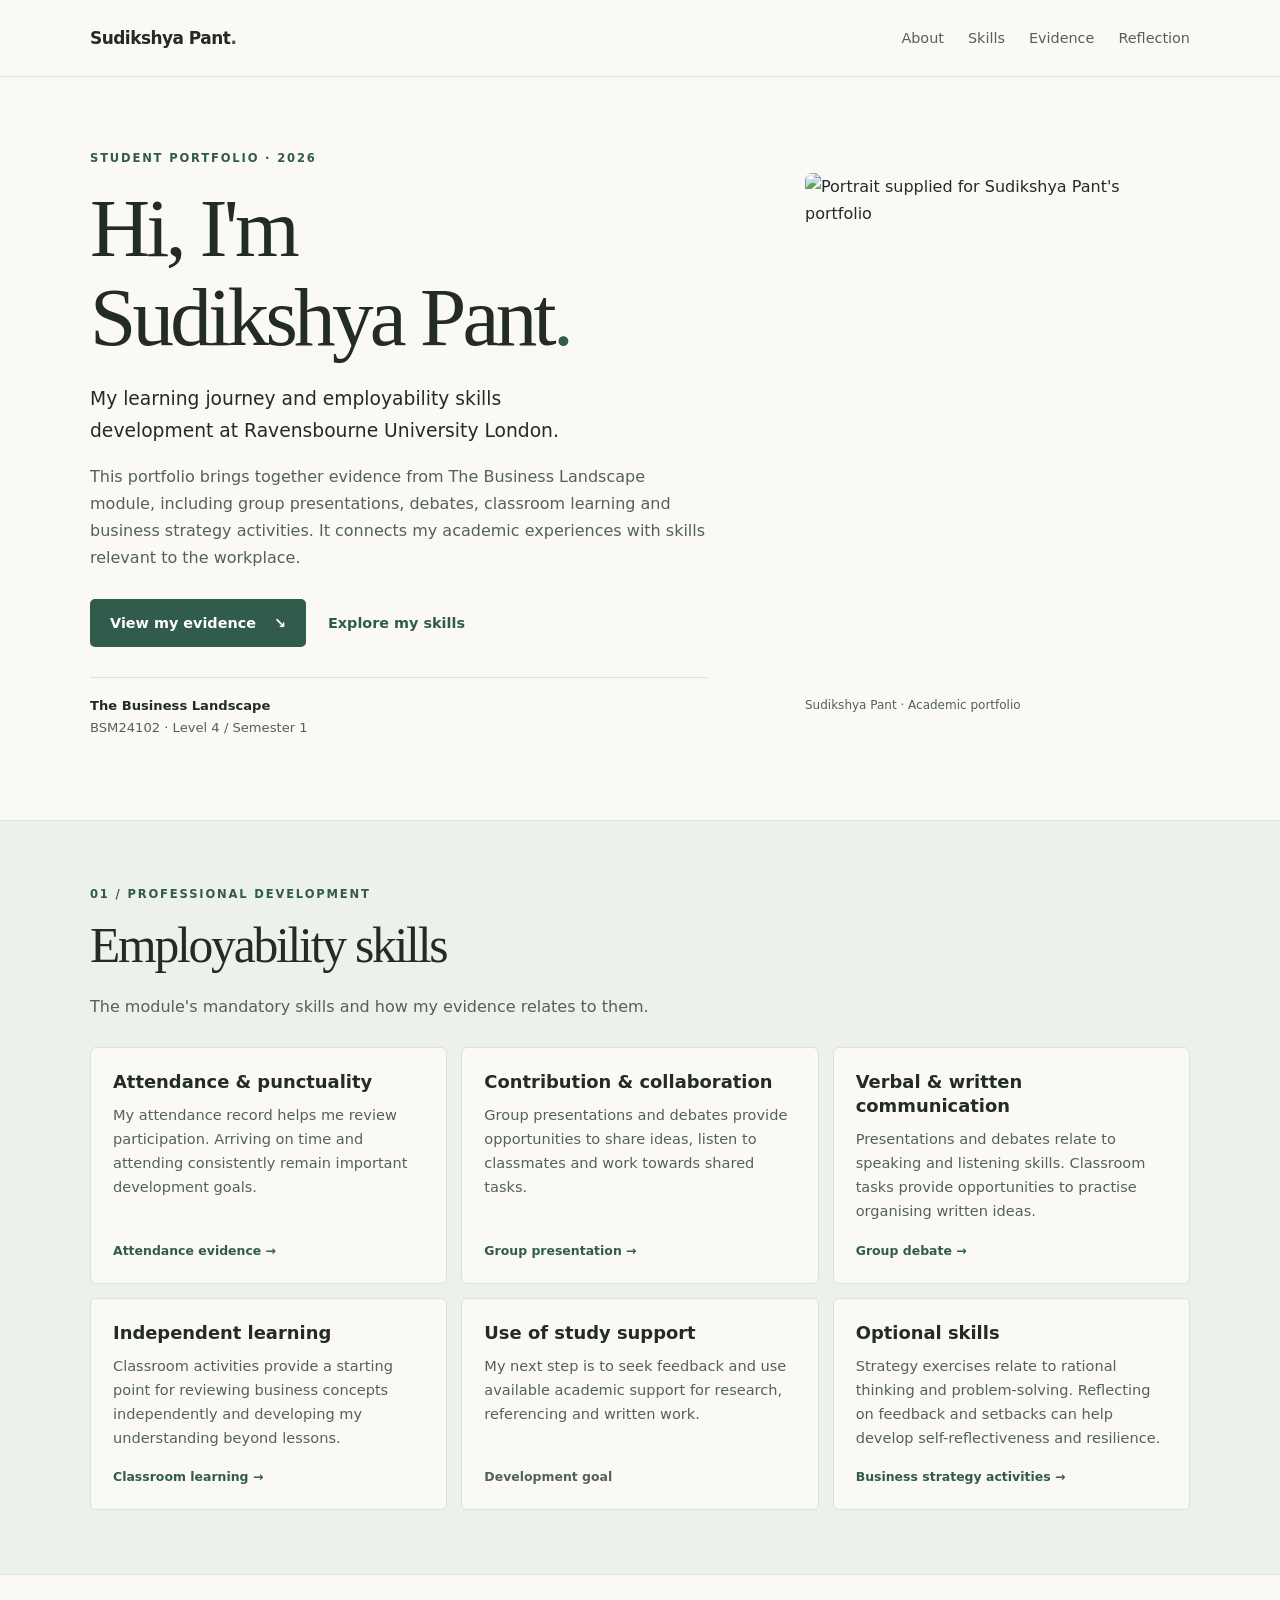
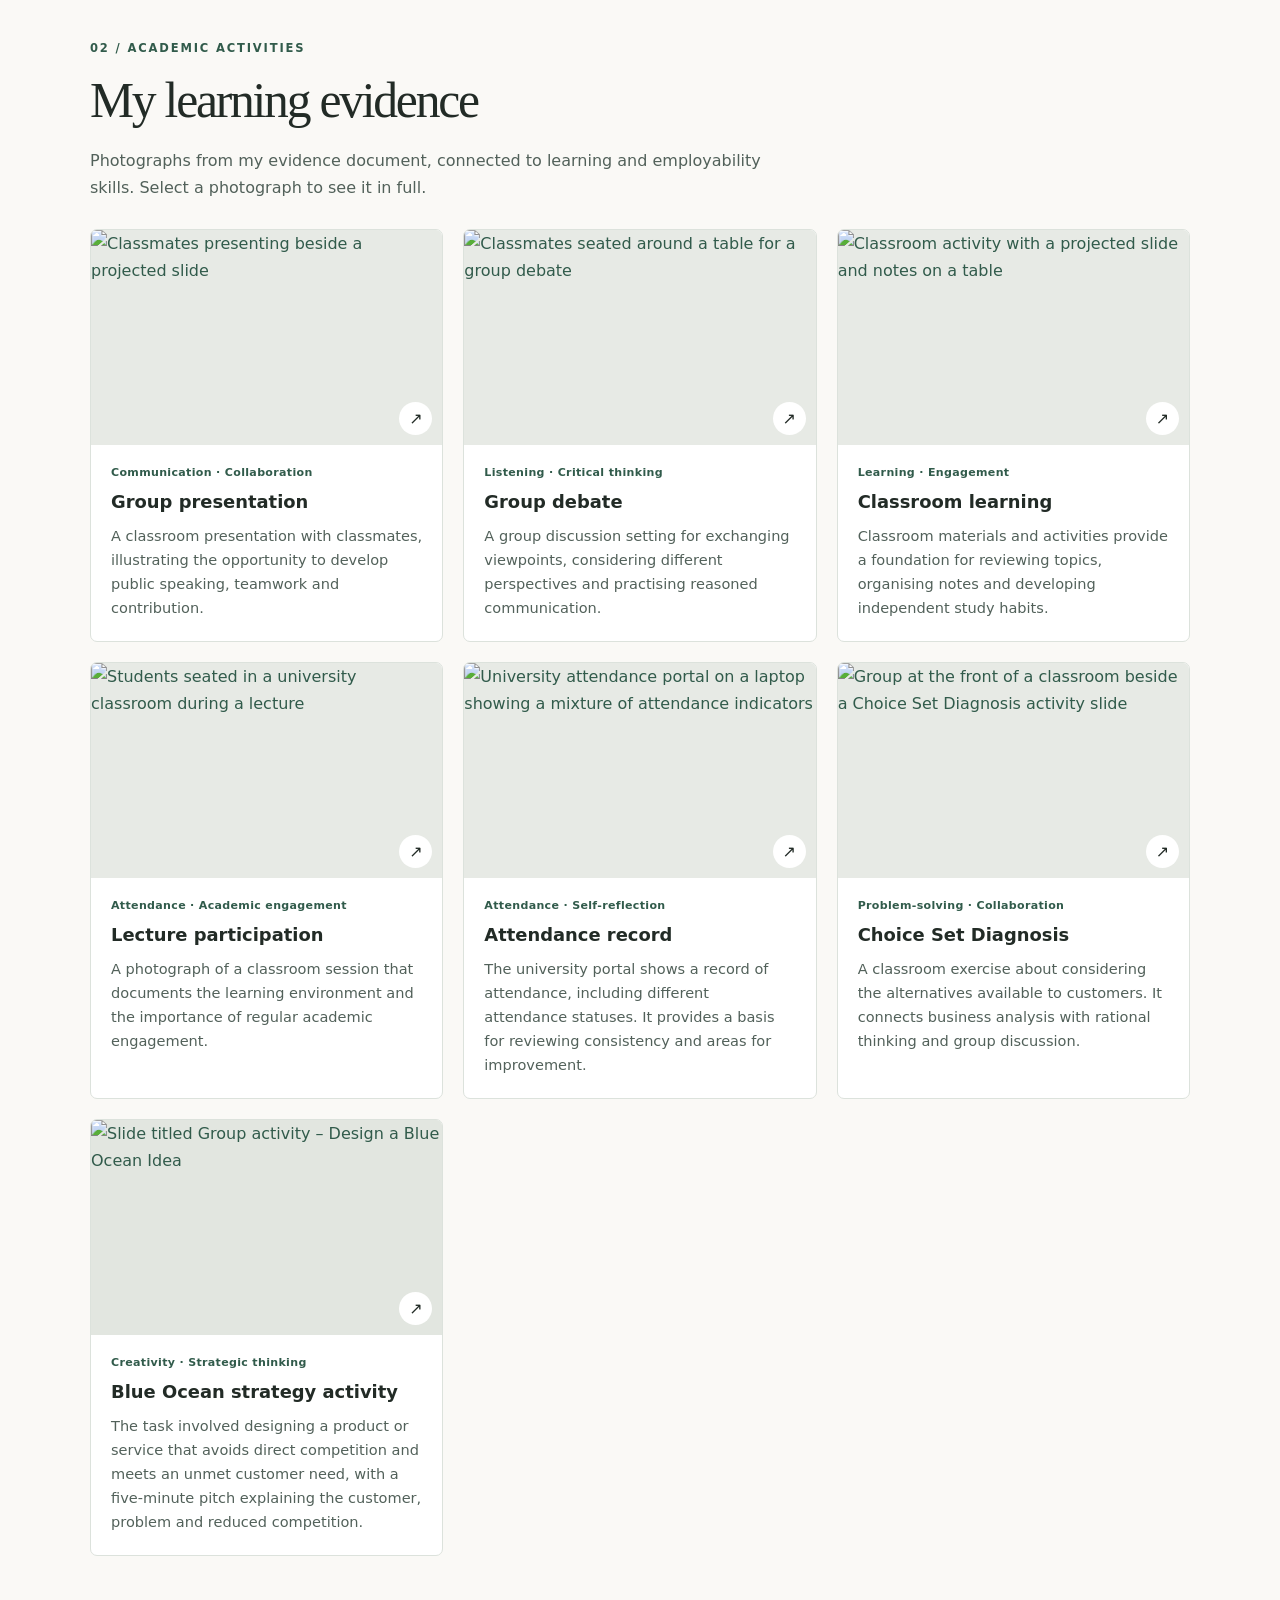
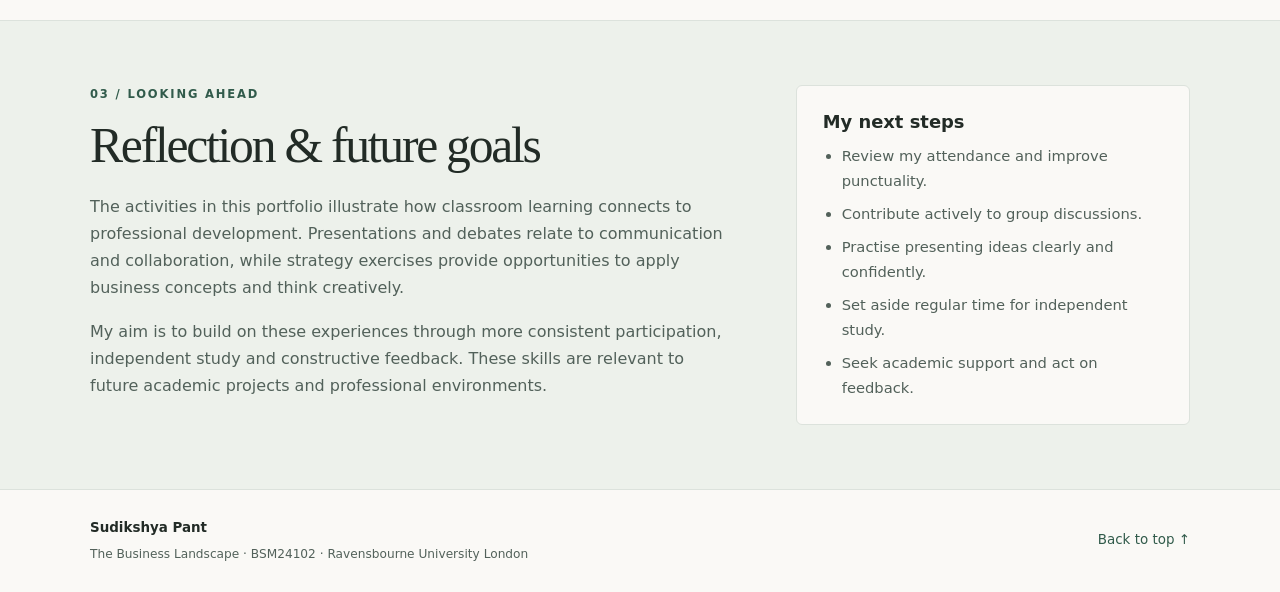
==== index.html @ 786c1479 "Add files via upload" ====
<!DOCTYPE html>
<html lang="en">
<head>
  <meta charset="UTF-8">
  <meta name="viewport" content="width=device-width, initial-scale=1">
  <meta name="description" content="Sudikshya Pant's employability skills portfolio for The Business Landscape module.">
  <title>Sudikshya Pant | Student Portfolio</title>
  <link rel="stylesheet" href="style.css">
  <script src="script.js" defer></script>
</head>
<body>
  <a class="skip" href="#main">Skip to content</a>
  <header class="site-header" id="top">
    <nav class="container nav" aria-label="Main navigation">
      <a class="brand" href="#top">Sudikshya Pant<span>.</span></a>
      <div class="nav-links">
        <a href="#about">About</a><a href="#skills">Skills</a><a href="#evidence">Evidence</a><a href="#reflection">Reflection</a>
      </div>
    </nav>
  </header>
  <main id="main">
    <section id="about" class="container hero" aria-labelledby="hero-title">
      <div class="hero-copy">
        <p class="eyebrow">Student portfolio · 2026</p>
        <h1 id="hero-title">Hi, I'm<br>Sudikshya Pant<span>.</span></h1>
        <p class="intro">My learning journey and employability skills development at Ravensbourne University London.</p>
        <p>This portfolio brings together evidence from The Business Landscape module, including group presentations, debates, classroom learning and business strategy activities. It connects my academic experiences with skills relevant to the workplace.</p>
        <div class="hero-actions"><a class="button" href="#evidence">View my evidence <span aria-hidden="true">↘</span></a><a class="text-link" href="#skills">Explore my skills</a></div>
        <div class="module"><span>The Business Landscape</span><span>BSM24102 · Level 4 / Semester 1</span></div>
      </div>
      <figure class="portrait"><img src="assets/portrait.jpg" alt="Portrait supplied for Sudikshya Pant's portfolio" width="1200" height="1600"><figcaption>Sudikshya Pant · Academic portfolio</figcaption></figure>
    </section>
    <section id="skills" class="section tinted" aria-labelledby="skills-title">
      <div class="container">
        <p class="eyebrow">01 / Professional development</p>
        <h2 id="skills-title">Employability skills</h2>
        <p class="section-intro">The module's mandatory skills and how my evidence relates to them.</p>
        <div class="skills-grid">
          <article class="skill"><h3>Attendance &amp; punctuality</h3><p>My attendance record helps me review participation. Arriving on time and attending consistently remain important development goals.</p><a href="#attendance">Attendance evidence →</a></article>
          <article class="skill"><h3>Contribution &amp; collaboration</h3><p>Group presentations and debates provide opportunities to share ideas, listen to classmates and work towards shared tasks.</p><a href="#presentation">Group presentation →</a></article>
          <article class="skill"><h3>Verbal &amp; written communication</h3><p>Presentations and debates relate to speaking and listening skills. Classroom tasks provide opportunities to practise organising written ideas.</p><a href="#debate">Group debate →</a></article>
          <article class="skill"><h3>Independent learning</h3><p>Classroom activities provide a starting point for reviewing business concepts independently and developing my understanding beyond lessons.</p><a href="#classroom">Classroom learning →</a></article>
          <article class="skill"><h3>Use of study support</h3><p>My next step is to seek feedback and use available academic support for research, referencing and written work.</p><span class="small-label">Development goal</span></article>
          <article class="skill"><h3>Optional skills</h3><p>Strategy exercises relate to rational thinking and problem-solving. Reflecting on feedback and setbacks can help develop self-reflectiveness and resilience.</p><a href="#strategy">Business strategy activities →</a></article>
        </div>
      </div>
    </section>
    <section id="evidence" class="section container" aria-labelledby="evidence-title">
      <p class="eyebrow">02 / Academic activities</p>
      <h2 id="evidence-title">My learning evidence</h2>
      <p class="section-intro">Photographs from my evidence document, connected to learning and employability skills. Select a photograph to see it in full.</p>
      <div class="evidence-grid">
        <article class="evidence-card" id="presentation">
          <a class="photo" href="assets/group-presentation.jpg"><img src="assets/group-presentation.jpg" alt="Classmates presenting beside a projected slide" loading="lazy"><span class="view" aria-hidden="true">↗</span></a>
          <div class="card-copy"><p class="tag">Communication · Collaboration</p><h3>Group presentation</h3><p>A classroom presentation with classmates, illustrating the opportunity to develop public speaking, teamwork and contribution.</p></div>
        </article>
        <article class="evidence-card" id="debate">
          <a class="photo" href="assets/group-debate.jpg"><img src="assets/group-debate.jpg" alt="Classmates seated around a table for a group debate" loading="lazy"><span class="view" aria-hidden="true">↗</span></a>
          <div class="card-copy"><p class="tag">Listening · Critical thinking</p><h3>Group debate</h3><p>A group discussion setting for exchanging viewpoints, considering different perspectives and practising reasoned communication.</p></div>
        </article>
        <article class="evidence-card" id="classroom">
          <a class="photo" href="assets/classroom-learning.jpg"><img src="assets/classroom-learning.jpg" alt="Classroom activity with a projected slide and notes on a table" loading="lazy"><span class="view" aria-hidden="true">↗</span></a>
          <div class="card-copy"><p class="tag">Learning · Engagement</p><h3>Classroom learning</h3><p>Classroom materials and activities provide a foundation for reviewing topics, organising notes and developing independent study habits.</p></div>
        </article>
        <article class="evidence-card">
          <a class="photo" href="assets/lecture.jpg"><img src="assets/lecture.jpg" alt="Students seated in a university classroom during a lecture" loading="lazy"><span class="view" aria-hidden="true">↗</span></a>
          <div class="card-copy"><p class="tag">Attendance · Academic engagement</p><h3>Lecture participation</h3><p>A photograph of a classroom session that documents the learning environment and the importance of regular academic engagement.</p></div>
        </article>
        <article class="evidence-card" id="attendance">
          <a class="photo attendance-photo" href="assets/attendance-record.jpg"><img src="assets/attendance-record.jpg" alt="University attendance portal on a laptop showing a mixture of attendance indicators" loading="lazy"><span class="view" aria-hidden="true">↗</span></a>
          <div class="card-copy"><p class="tag">Attendance · Self-reflection</p><h3>Attendance record</h3><p>The university portal shows a record of attendance, including different attendance statuses. It provides a basis for reviewing consistency and areas for improvement.</p></div>
        </article>
        <article class="evidence-card" id="strategy">
          <a class="photo" href="assets/choice-set-activity.jpg"><img src="assets/choice-set-activity.jpg" alt="Group at the front of a classroom beside a Choice Set Diagnosis activity slide" loading="lazy"><span class="view" aria-hidden="true">↗</span></a>
          <div class="card-copy"><p class="tag">Problem-solving · Collaboration</p><h3>Choice Set Diagnosis</h3><p>A classroom exercise about considering the alternatives available to customers. It connects business analysis with rational thinking and group discussion.</p></div>
        </article>
        <article class="evidence-card">
          <a class="photo blue-photo" href="assets/blue-ocean-activity.jpg"><img src="assets/blue-ocean-activity.jpg" alt="Slide titled Group activity – Design a Blue Ocean Idea" loading="lazy"><span class="view" aria-hidden="true">↗</span></a>
          <div class="card-copy"><p class="tag">Creativity · Strategic thinking</p><h3>Blue Ocean strategy activity</h3><p>The task involved designing a product or service that avoids direct competition and meets an unmet customer need, with a five-minute pitch explaining the customer, problem and reduced competition.</p></div>
        </article>
      </div>
    </section>
    <section id="reflection" class="section tinted" aria-labelledby="reflection-title">
      <div class="container reflection-grid">
        <div><p class="eyebrow">03 / Looking ahead</p><h2 id="reflection-title">Reflection &amp; future goals</h2><p>The activities in this portfolio illustrate how classroom learning connects to professional development. Presentations and debates relate to communication and collaboration, while strategy exercises provide opportunities to apply business concepts and think creatively.</p><p>My aim is to build on these experiences through more consistent participation, independent study and constructive feedback. These skills are relevant to future academic projects and professional environments.</p></div>
        <aside class="goals"><h3>My next steps</h3><ul><li>Review my attendance and improve punctuality.</li><li>Contribute actively to group discussions.</li><li>Practise presenting ideas clearly and confidently.</li><li>Set aside regular time for independent study.</li><li>Seek academic support and act on feedback.</li></ul></aside>
      </div>
    </section>
  </main>
  <footer class="container footer"><div><strong>Sudikshya Pant</strong><p>The Business Landscape · BSM24102 · Ravensbourne University London</p></div><a href="#top">Back to top ↑</a></footer>
  <dialog id="lightbox" aria-labelledby="lightbox-caption"><div class="dialog-inner"><button id="close-lightbox" type="button" aria-label="Close photograph">×</button><img id="lightbox-image" alt=""><p id="lightbox-caption"></p></div></dialog>
</body>
</html>
---- style.css ----
:root{--paper:#faf9f6;--white:#fff;--ink:#222b26;--muted:#52615a;--accent:#315b4b;--line:#dce2dc;--tint:#edf1eb;--serif:Georgia,'Times New Roman',serif;--sans:system-ui,-apple-system,BlinkMacSystemFont,'Segoe UI',sans-serif}
*{box-sizing:border-box}html{scroll-behavior:smooth;scroll-padding-top:20px}body{margin:0;background:var(--paper);color:var(--ink);font:16px/1.7 var(--sans)}img{display:block;max-width:100%}a{color:var(--accent);text-decoration:none}a:hover{text-decoration:underline}a:focus-visible,button:focus-visible{outline:3px solid #648d77;outline-offset:4px}.container{width:min(1100px,calc(100% - 64px));margin-inline:auto}.skip{position:absolute;left:12px;top:-100px;background:white;padding:10px;z-index:3}.skip:focus{top:12px}.site-header{border-bottom:1px solid var(--line)}.nav{min-height:76px;display:flex;align-items:center;justify-content:space-between;gap:20px}.brand{font-size:1.06rem;font-weight:700;letter-spacing:-.03em;color:var(--ink)}.brand span,h1 span{color:var(--accent)}.nav-links{display:flex;flex-wrap:wrap;gap:24px}.nav-links a{font-size:.9rem;color:var(--muted)}.hero{display:grid;grid-template-columns:1.2fr .8fr;gap:70px;align-items:center;padding-block:72px 80px}.eyebrow{font-size:.72rem;font-weight:700;text-transform:uppercase;letter-spacing:.16em;color:var(--accent);margin:0 0 15px}h1,h2{font-family:var(--serif);font-weight:400;letter-spacing:-.045em;line-height:1.08;margin:0 0 20px}h1{font-size:clamp(3rem,6.5vw,5.2rem)}h2{font-size:clamp(2.1rem,4vw,3.1rem)}h3{font-size:1.12rem;line-height:1.35;margin:0 0 9px}p{margin:0 0 16px}.intro{font-size:1.17rem;font-weight:500;color:var(--ink);max-width:520px}.hero-copy>p:not(.eyebrow):not(.intro),.section-intro,.reflection-grid p:not(.eyebrow){color:var(--muted)}.hero-actions{display:flex;gap:22px;align-items:center;flex-wrap:wrap;margin:27px 0 30px}.button{display:inline-flex;align-items:center;gap:18px;padding:12px 20px;background:var(--accent);color:white;border-radius:5px;font-weight:600;font-size:.9rem}.button:hover{background:#224737;text-decoration:none}.text-link{font-size:.9rem;font-weight:600}.module{border-top:1px solid var(--line);padding-top:17px;display:flex;flex-direction:column;font-size:.82rem;color:var(--muted)}.module span:first-child{font-weight:600;color:var(--ink)}.portrait{margin:0;max-width:385px;justify-self:end;width:100%}.portrait img{width:100%;height:auto;aspect-ratio:3/4;object-fit:cover;border-radius:7px}.portrait figcaption{font-size:.75rem;color:var(--muted);margin-top:9px}.section{padding-block:64px}.tinted{background:var(--tint);border-block:1px solid var(--line)}.section-intro{max-width:680px;margin-bottom:27px}.skills-grid{display:grid;grid-template-columns:repeat(3,minmax(0,1fr));gap:14px}.skill{background:var(--paper);border:1px solid var(--line);border-radius:6px;padding:22px;display:flex;flex-direction:column}.skill p,.card-copy p:not(.tag){font-size:.91rem;color:var(--muted);line-height:1.65}.skill a,.small-label{font-size:.78rem;font-weight:600;margin-top:auto}.small-label{color:var(--muted)}.evidence-grid{display:grid;grid-template-columns:repeat(3,minmax(0,1fr));gap:20px}.evidence-card{border:1px solid var(--line);border-radius:7px;overflow:hidden;background:var(--white)}.photo{display:block;position:relative;background:#e7eae5;overflow:hidden}.photo img{width:100%;height:215px;object-fit:cover;object-position:center;transition:transform .2s ease}.photo:hover img{transform:scale(1.025)}.photo:focus-visible{outline-offset:-4px}.photo[href*="group-presentation"] img{object-position:center 68%}.photo[href*="lecture"] img{object-position:center 60%}.attendance-photo img{object-position:center 32%}.blue-photo img{object-fit:contain;background:#e2e6e0}.view{position:absolute;right:10px;bottom:10px;border-radius:50%;width:33px;height:33px;display:grid;place-items:center;background:var(--white);color:var(--ink);font-size:1rem}.card-copy{padding:19px 20px 21px}.card-copy p:last-child{margin-bottom:0}.tag{font-size:.69rem;color:var(--accent);font-weight:650;letter-spacing:.03em;margin-bottom:8px}.reflection-grid{display:grid;grid-template-columns:1.3fr .8fr;gap:65px;align-items:start}.goals{padding:24px 26px;background:var(--paper);border:1px solid var(--line);border-radius:6px}.goals ul{margin:8px 0 0;padding-left:19px;color:var(--muted);font-size:.92rem}.goals li+li{margin-top:8px}.footer{display:flex;align-items:center;justify-content:space-between;gap:20px;padding-block:27px;font-size:.84rem}.footer p{margin:4px 0 0;color:var(--muted);font-size:.76rem}.footer>a{white-space:nowrap}dialog{width:min(860px,94vw);max-height:94vh;padding:0;border:0;border-radius:8px;background:#fff;color:var(--ink)}dialog::backdrop{background:rgba(17,24,20,.83)}.dialog-inner{position:relative;padding:18px;display:flex;flex-direction:column;align-items:center}.dialog-inner img{max-height:75vh;max-width:100%;object-fit:contain}.dialog-inner p{margin:9px 38px 0;text-align:center;font-size:.85rem}#close-lightbox{position:absolute;top:8px;right:8px;display:grid;place-items:center;background:white;color:var(--ink);border:1px solid var(--line);width:40px;height:40px;font:28px/1 var(--sans);border-radius:50%;cursor:pointer}
@media(max-width:850px){.hero{gap:35px;padding-block:48px 54px}.skills-grid,.evidence-grid{grid-template-columns:repeat(2,minmax(0,1fr))}.reflection-grid{gap:28px}.container{width:calc(100% - 44px)}}
@media(max-width:580px){.container{width:calc(100% - 36px)}.nav{align-items:flex-start;flex-direction:column;gap:8px;padding-block:15px}.nav-links{gap:18px}.nav-links a{font-size:.82rem}.hero{grid-template-columns:1fr;gap:28px;padding-block:40px}.portrait{justify-self:start;max-width:290px}.section{padding-block:43px}.skills-grid,.evidence-grid,.reflection-grid{grid-template-columns:1fr}.photo img{height:240px}.footer{align-items:flex-start;flex-direction:column;gap:12px}.hero-actions{gap:15px}.dialog-inner{padding:12px}}
@media(prefers-reduced-motion:reduce){html{scroll-behavior:auto}*,*::before,*::after{transition:none!important}}
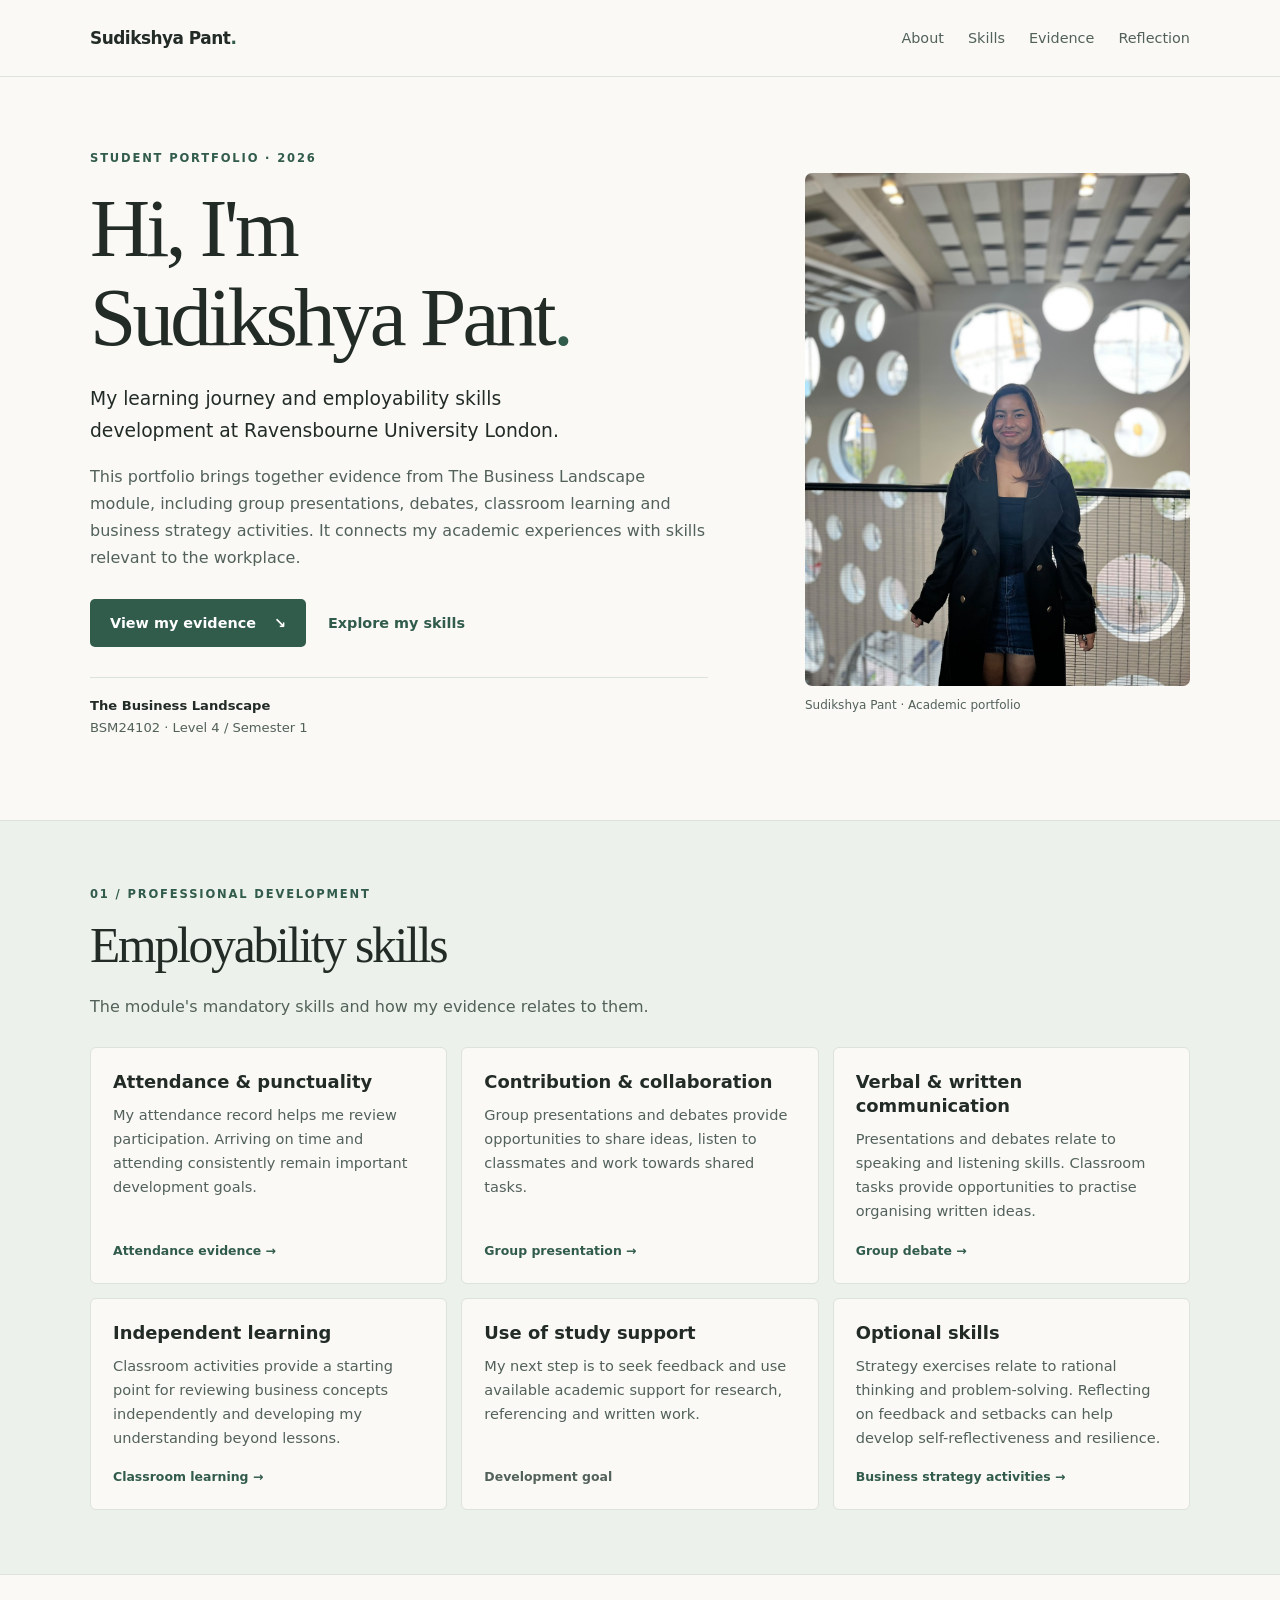
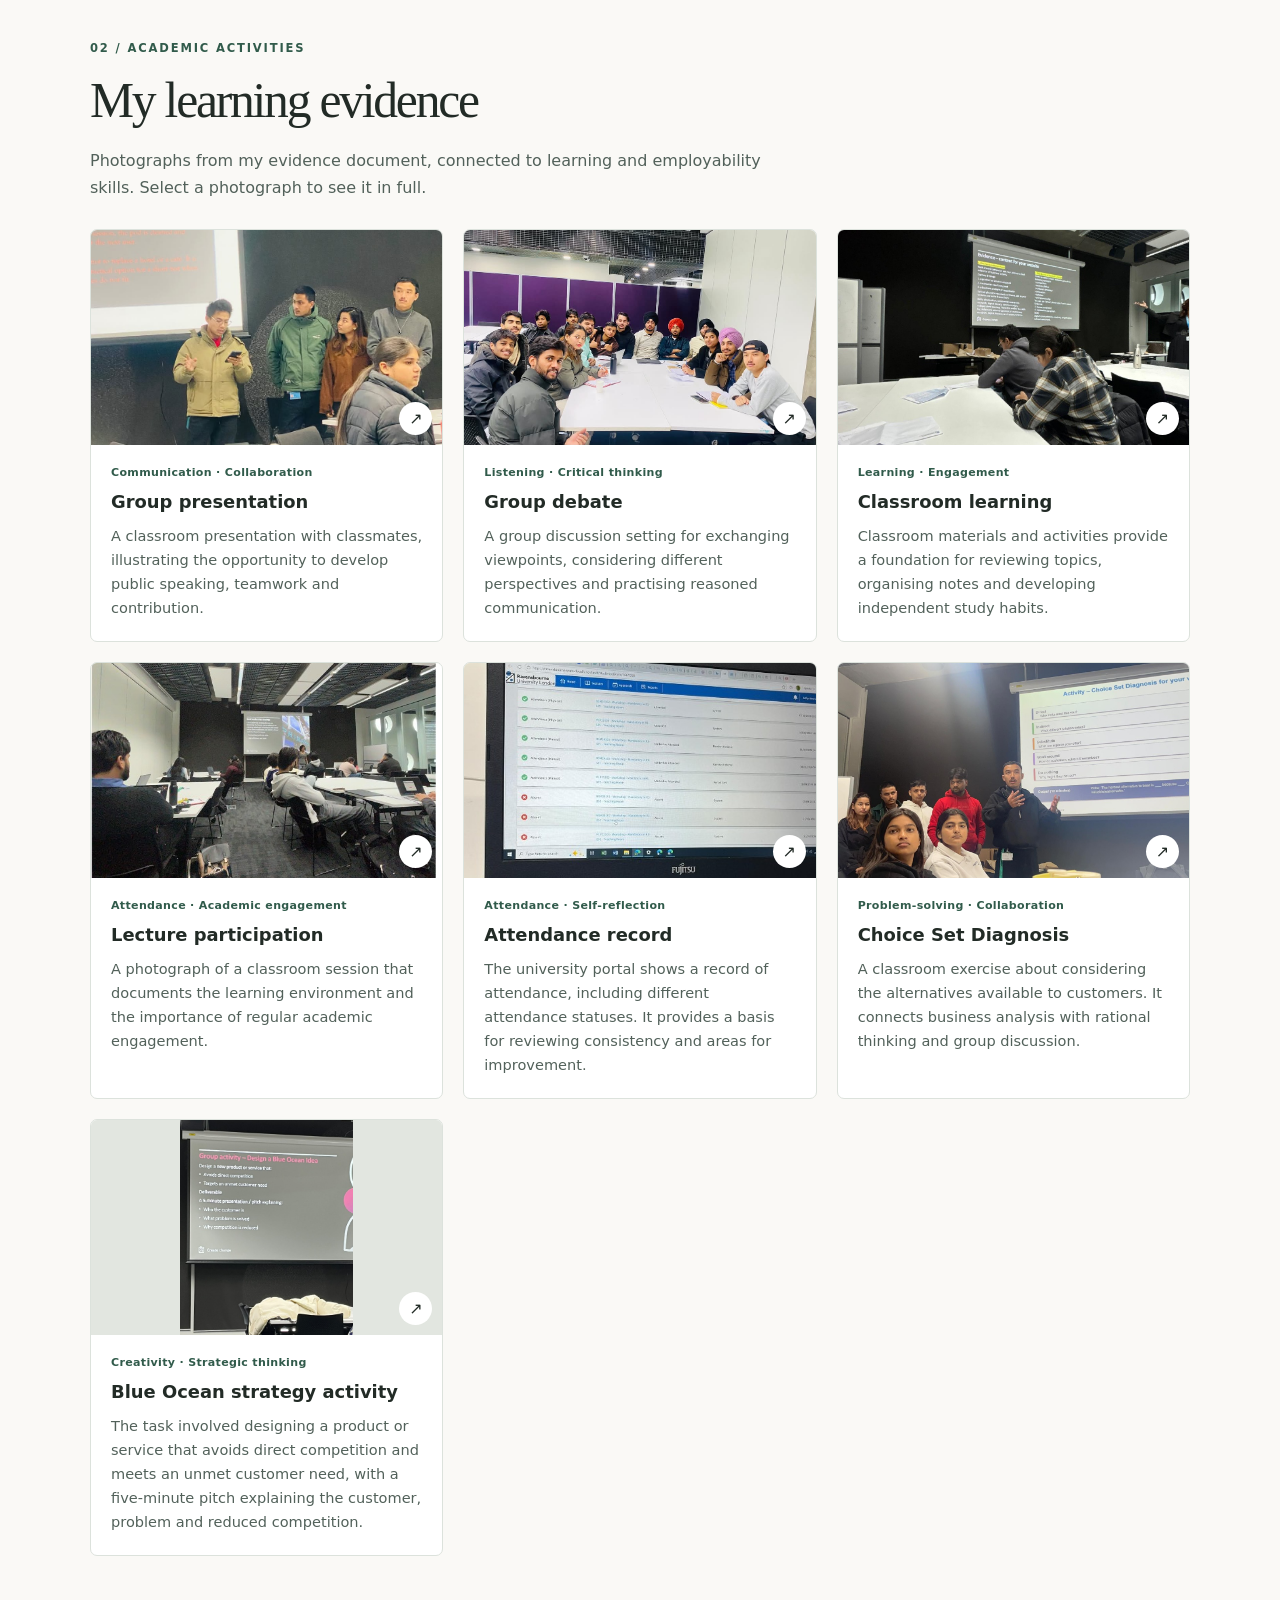
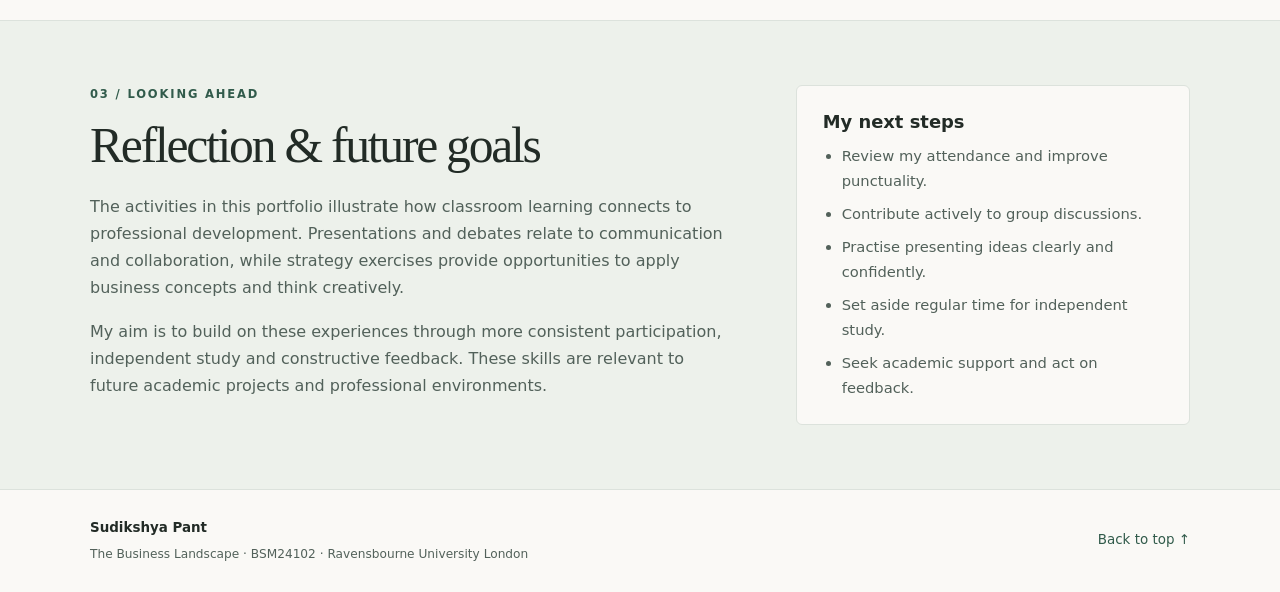
==== commit 3837c8e1: "Add files via upload" ====
--- a/index.html
+++ b/index.html
@@ -28,7 +28,7 @@
         <div class="hero-actions"><a class="button" href="#evidence">View my evidence <span aria-hidden="true">↘</span></a><a class="text-link" href="#skills">Explore my skills</a></div>
         <div class="module"><span>The Business Landscape</span><span>BSM24102 · Level 4 / Semester 1</span></div>
       </div>
-      <figure class="portrait"><img src="assets/portrait.jpg" alt="Portrait supplied for Sudikshya Pant's portfolio" width="1200" height="1600"><figcaption>Sudikshya Pant · Academic portfolio</figcaption></figure>
+      <figure class="portrait"><img src="portrait.jpg" alt="Portrait supplied for Sudikshya Pant's portfolio" width="1200" height="1600"><figcaption>Sudikshya Pant · Academic portfolio</figcaption></figure>
     </section>
     <section id="skills" class="section tinted" aria-labelledby="skills-title">
       <div class="container">
@@ -51,31 +51,31 @@
       <p class="section-intro">Photographs from my evidence document, connected to learning and employability skills. Select a photograph to see it in full.</p>
       <div class="evidence-grid">
         <article class="evidence-card" id="presentation">
-          <a class="photo" href="assets/group-presentation.jpg"><img src="assets/group-presentation.jpg" alt="Classmates presenting beside a projected slide" loading="lazy"><span class="view" aria-hidden="true">↗</span></a>
+          <a class="photo" href="group-presentation.jpg"><img src="group-presentation.jpg" alt="Classmates presenting beside a projected slide" loading="lazy"><span class="view" aria-hidden="true">↗</span></a>
           <div class="card-copy"><p class="tag">Communication · Collaboration</p><h3>Group presentation</h3><p>A classroom presentation with classmates, illustrating the opportunity to develop public speaking, teamwork and contribution.</p></div>
         </article>
         <article class="evidence-card" id="debate">
-          <a class="photo" href="assets/group-debate.jpg"><img src="assets/group-debate.jpg" alt="Classmates seated around a table for a group debate" loading="lazy"><span class="view" aria-hidden="true">↗</span></a>
+          <a class="photo" href="group-debate.jpg"><img src="group-debate.jpg" alt="Classmates seated around a table for a group debate" loading="lazy"><span class="view" aria-hidden="true">↗</span></a>
           <div class="card-copy"><p class="tag">Listening · Critical thinking</p><h3>Group debate</h3><p>A group discussion setting for exchanging viewpoints, considering different perspectives and practising reasoned communication.</p></div>
         </article>
         <article class="evidence-card" id="classroom">
-          <a class="photo" href="assets/classroom-learning.jpg"><img src="assets/classroom-learning.jpg" alt="Classroom activity with a projected slide and notes on a table" loading="lazy"><span class="view" aria-hidden="true">↗</span></a>
+          <a class="photo" href="classroom-learning.jpg"><img src="classroom-learning.jpg" alt="Classroom activity with a projected slide and notes on a table" loading="lazy"><span class="view" aria-hidden="true">↗</span></a>
           <div class="card-copy"><p class="tag">Learning · Engagement</p><h3>Classroom learning</h3><p>Classroom materials and activities provide a foundation for reviewing topics, organising notes and developing independent study habits.</p></div>
         </article>
         <article class="evidence-card">
-          <a class="photo" href="assets/lecture.jpg"><img src="assets/lecture.jpg" alt="Students seated in a university classroom during a lecture" loading="lazy"><span class="view" aria-hidden="true">↗</span></a>
+          <a class="photo" href="lecture.jpg"><img src="lecture.jpg" alt="Students seated in a university classroom during a lecture" loading="lazy"><span class="view" aria-hidden="true">↗</span></a>
           <div class="card-copy"><p class="tag">Attendance · Academic engagement</p><h3>Lecture participation</h3><p>A photograph of a classroom session that documents the learning environment and the importance of regular academic engagement.</p></div>
         </article>
         <article class="evidence-card" id="attendance">
-          <a class="photo attendance-photo" href="assets/attendance-record.jpg"><img src="assets/attendance-record.jpg" alt="University attendance portal on a laptop showing a mixture of attendance indicators" loading="lazy"><span class="view" aria-hidden="true">↗</span></a>
+          <a class="photo attendance-photo" href="attendance-record.jpg"><img src="attendance-record.jpg" alt="University attendance portal on a laptop showing a mixture of attendance indicators" loading="lazy"><span class="view" aria-hidden="true">↗</span></a>
           <div class="card-copy"><p class="tag">Attendance · Self-reflection</p><h3>Attendance record</h3><p>The university portal shows a record of attendance, including different attendance statuses. It provides a basis for reviewing consistency and areas for improvement.</p></div>
         </article>
         <article class="evidence-card" id="strategy">
-          <a class="photo" href="assets/choice-set-activity.jpg"><img src="assets/choice-set-activity.jpg" alt="Group at the front of a classroom beside a Choice Set Diagnosis activity slide" loading="lazy"><span class="view" aria-hidden="true">↗</span></a>
+          <a class="photo" href="choice-set-activity.jpg"><img src="choice-set-activity.jpg" alt="Group at the front of a classroom beside a Choice Set Diagnosis activity slide" loading="lazy"><span class="view" aria-hidden="true">↗</span></a>
           <div class="card-copy"><p class="tag">Problem-solving · Collaboration</p><h3>Choice Set Diagnosis</h3><p>A classroom exercise about considering the alternatives available to customers. It connects business analysis with rational thinking and group discussion.</p></div>
         </article>
         <article class="evidence-card">
-          <a class="photo blue-photo" href="assets/blue-ocean-activity.jpg"><img src="assets/blue-ocean-activity.jpg" alt="Slide titled Group activity – Design a Blue Ocean Idea" loading="lazy"><span class="view" aria-hidden="true">↗</span></a>
+          <a class="photo blue-photo" href="blue-ocean-activity.jpg"><img src="blue-ocean-activity.jpg" alt="Slide titled Group activity – Design a Blue Ocean Idea" loading="lazy"><span class="view" aria-hidden="true">↗</span></a>
           <div class="card-copy"><p class="tag">Creativity · Strategic thinking</p><h3>Blue Ocean strategy activity</h3><p>The task involved designing a product or service that avoids direct competition and meets an unmet customer need, with a five-minute pitch explaining the customer, problem and reduced competition.</p></div>
         </article>
       </div>
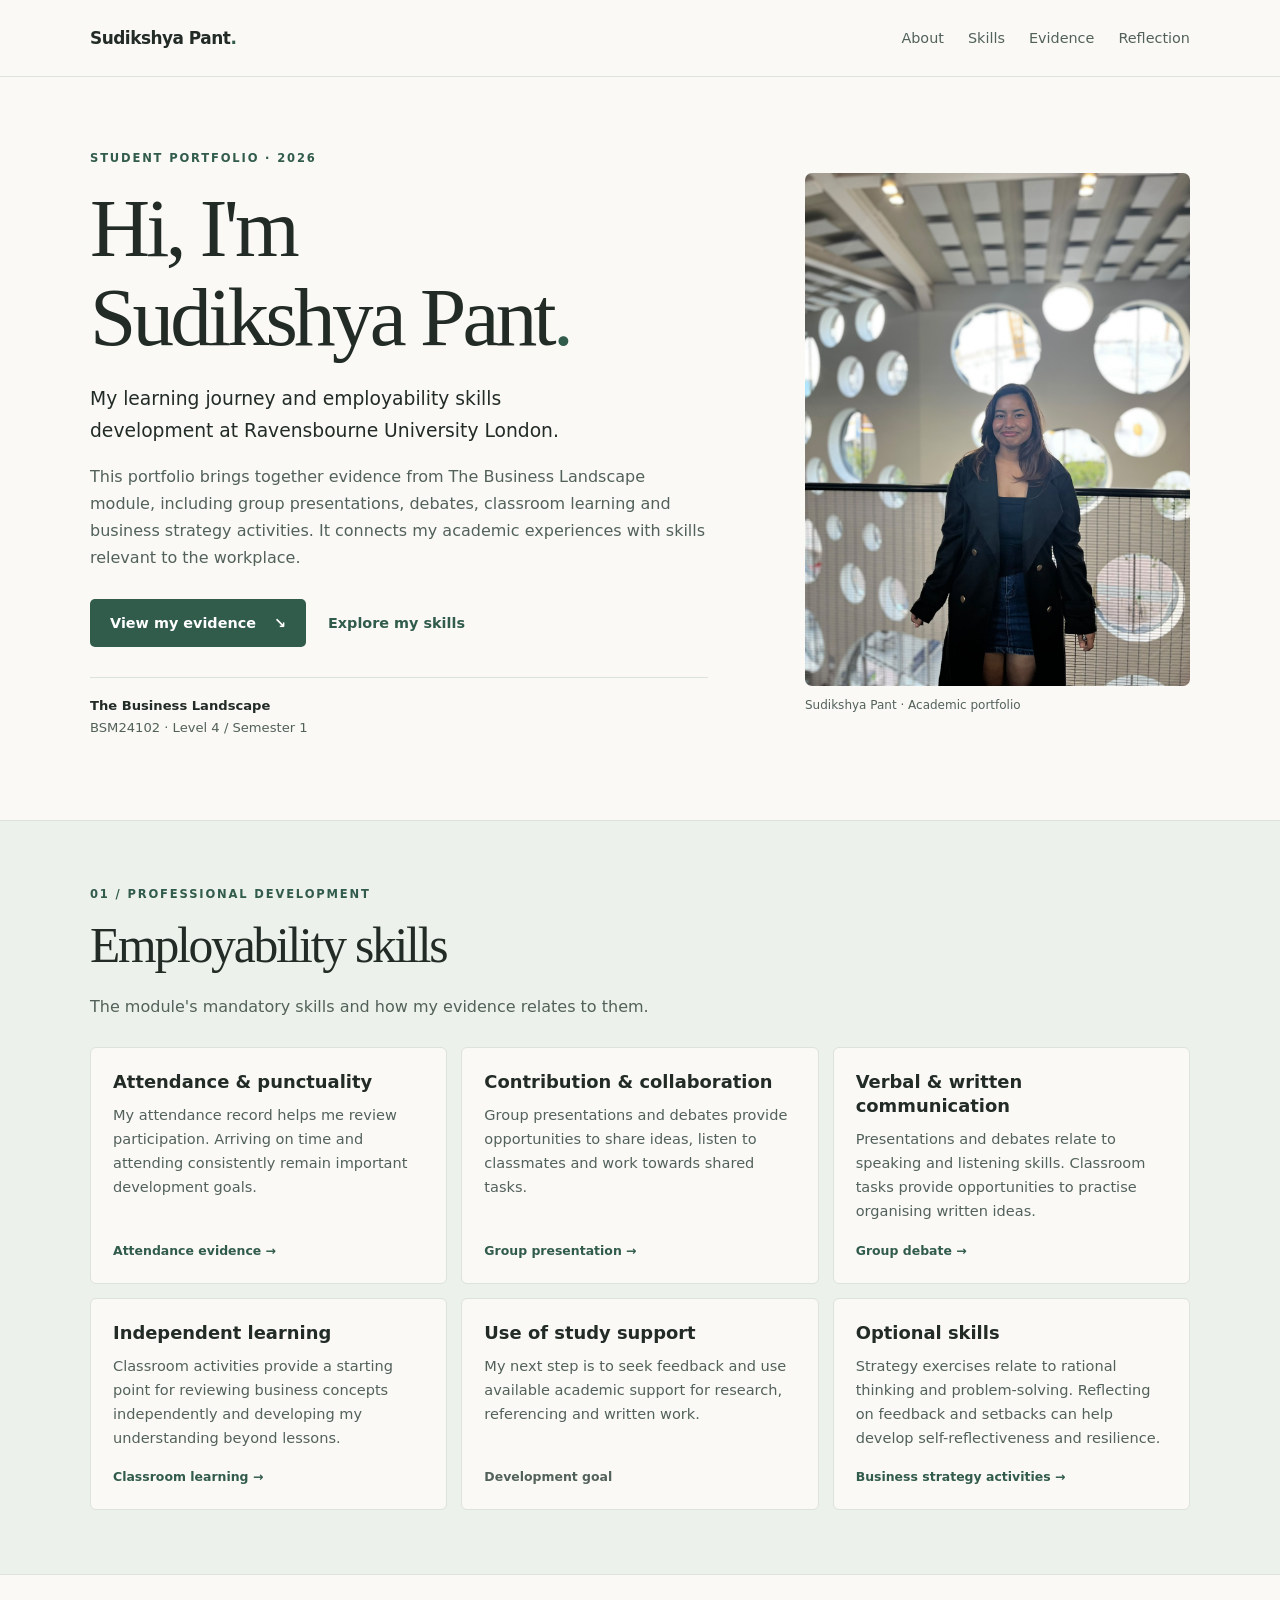
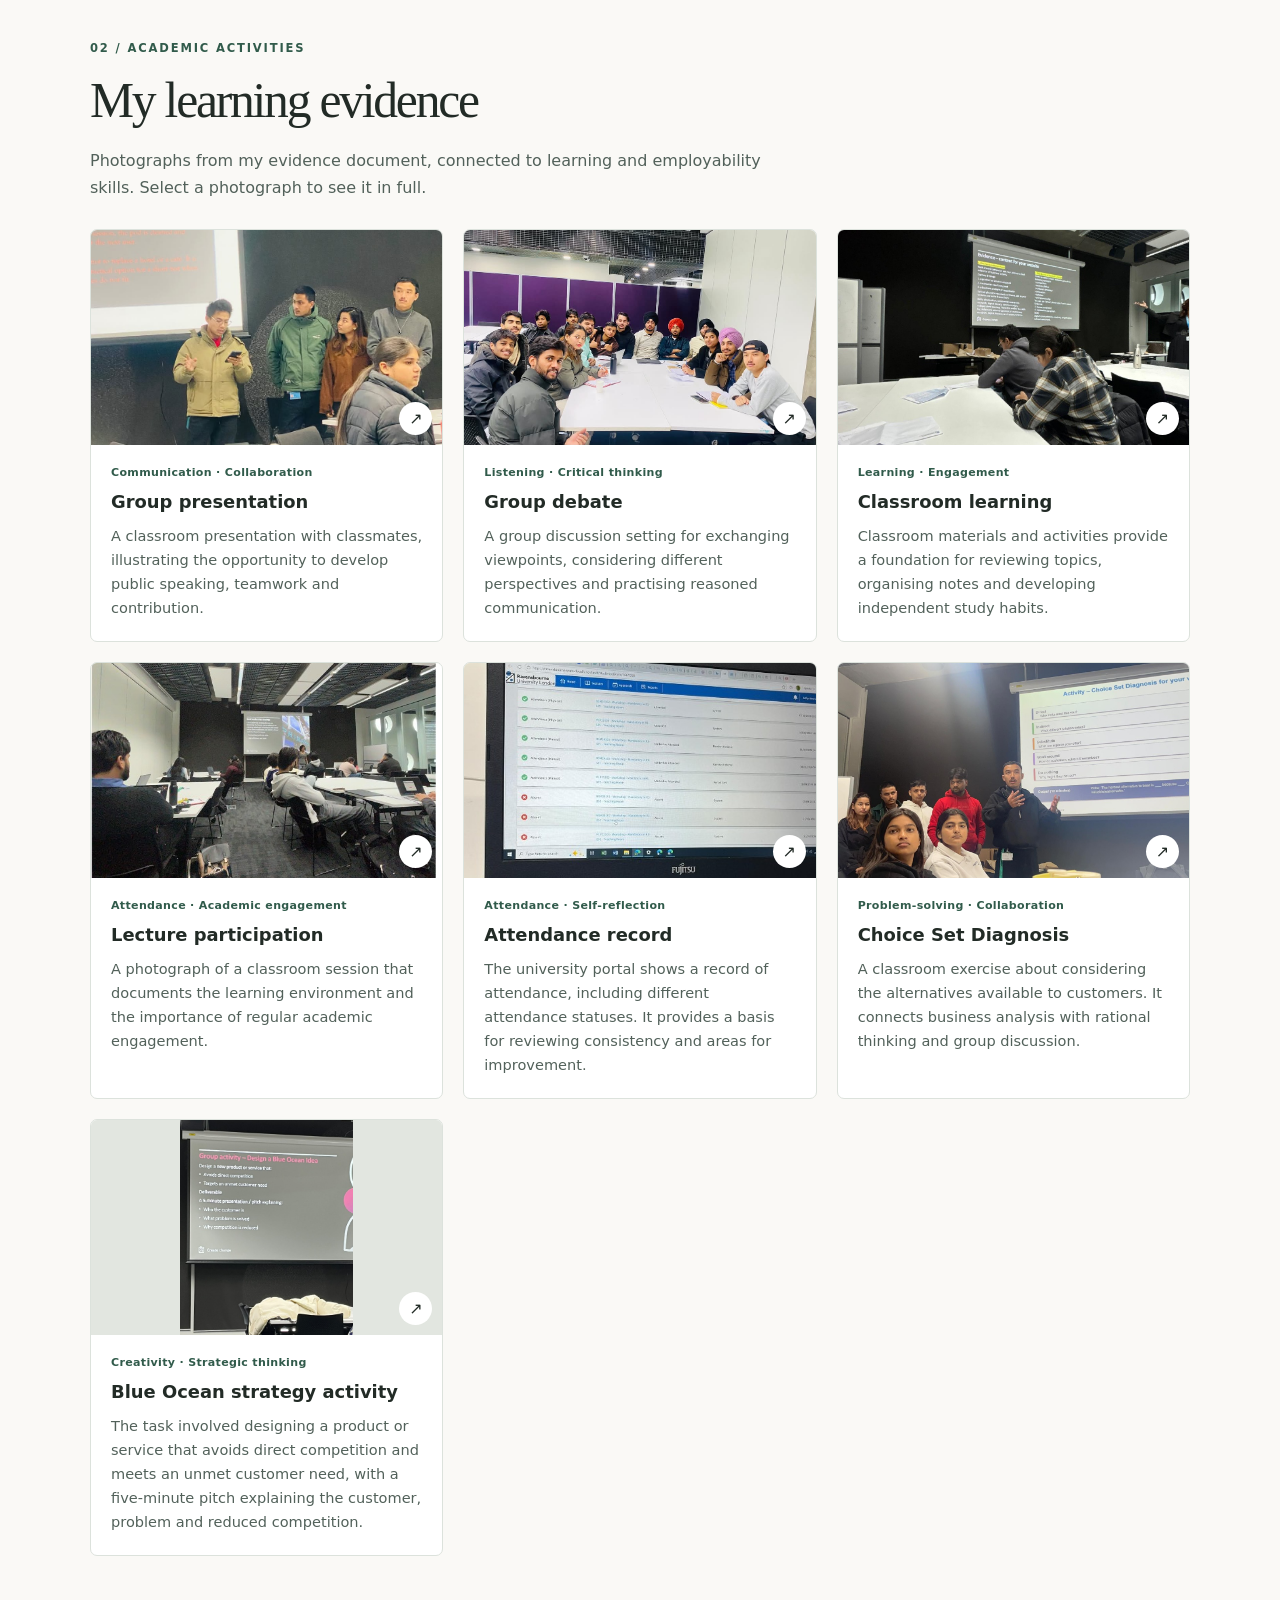
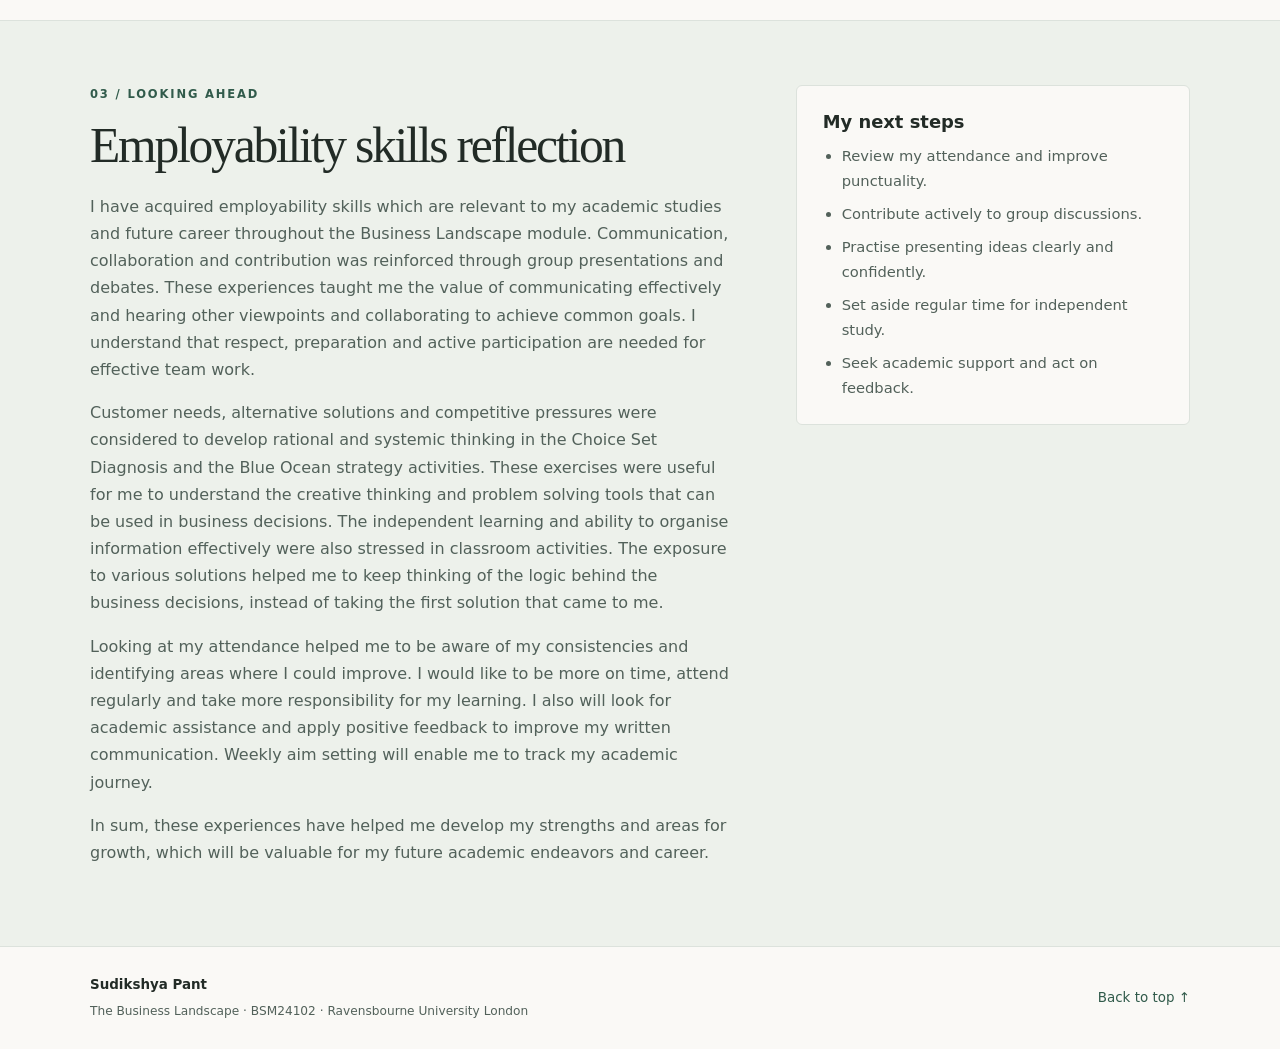
==== commit 0e6381f0: "Add files via upload" ====
--- a/index.html
+++ b/index.html
@@ -82,7 +82,7 @@
     </section>
     <section id="reflection" class="section tinted" aria-labelledby="reflection-title">
       <div class="container reflection-grid">
-        <div><p class="eyebrow">03 / Looking ahead</p><h2 id="reflection-title">Reflection &amp; future goals</h2><p>The activities in this portfolio illustrate how classroom learning connects to professional development. Presentations and debates relate to communication and collaboration, while strategy exercises provide opportunities to apply business concepts and think creatively.</p><p>My aim is to build on these experiences through more consistent participation, independent study and constructive feedback. These skills are relevant to future academic projects and professional environments.</p></div>
+        <div><p class="eyebrow">03 / Looking ahead</p><h2 id="reflection-title">Employability skills reflection</h2><p>I have acquired employability skills which are relevant to my academic studies and future career throughout the Business Landscape module. Communication, collaboration and contribution was reinforced through group presentations and debates. These experiences taught me the value of communicating effectively and hearing other viewpoints and collaborating to achieve common goals. I understand that respect, preparation and active participation are needed for effective team work.</p><p>Customer needs, alternative solutions and competitive pressures were considered to develop rational and systemic thinking in the Choice Set Diagnosis and the Blue Ocean strategy activities. These exercises were useful for me to understand the creative thinking and problem solving tools that can be used in business decisions. The independent learning and ability to organise information effectively were also stressed in classroom activities. The exposure to various solutions helped me to keep thinking of the logic behind the business decisions, instead of taking the first solution that came to me.</p><p>Looking at my attendance helped me to be aware of my consistencies and identifying areas where I could improve. I would like to be more on time, attend regularly and take more responsibility for my learning. I also will look for academic assistance and apply positive feedback to improve my written communication. Weekly aim setting will enable me to track my academic journey.</p><p>In sum, these experiences have helped me develop my strengths and areas for growth, which will be valuable for my future academic endeavors and career.</p></div>
         <aside class="goals"><h3>My next steps</h3><ul><li>Review my attendance and improve punctuality.</li><li>Contribute actively to group discussions.</li><li>Practise presenting ideas clearly and confidently.</li><li>Set aside regular time for independent study.</li><li>Seek academic support and act on feedback.</li></ul></aside>
       </div>
     </section>
